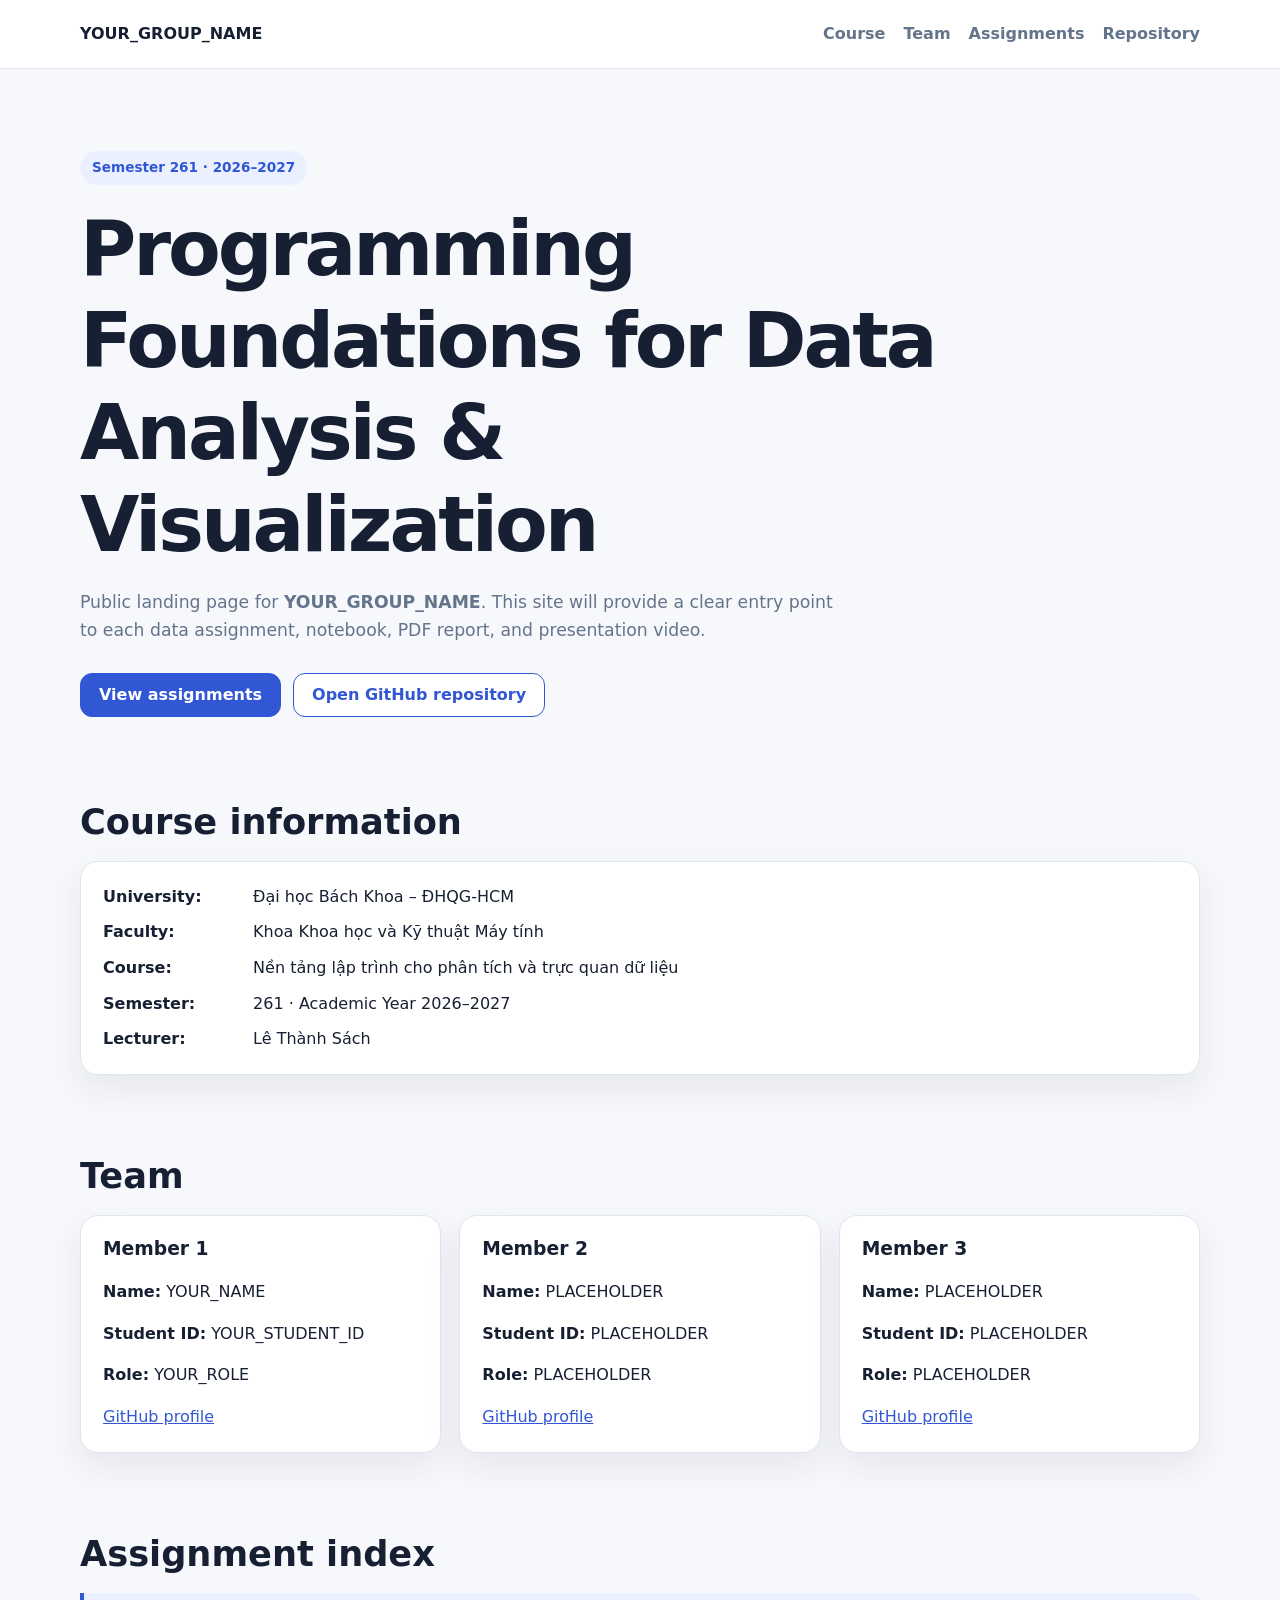
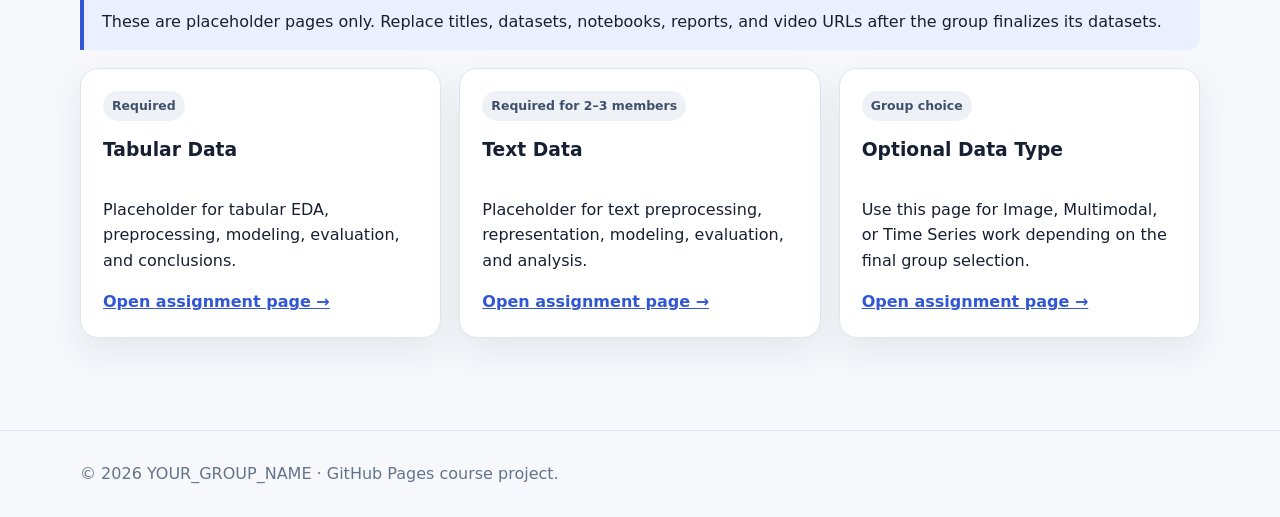
==== docs/index.html @ 75478187 "first commit" ====
<!doctype html>
<html lang="vi">
<head>
  <meta charset="utf-8" />
  <meta name="viewport" content="width=device-width, initial-scale=1" />
  <meta name="description" content="Landing page for the Programming Foundations for Data Analysis and Visualization course project." />
  <title>YOUR_GROUP_NAME | Course Project</title>
  <link rel="stylesheet" href="assets/css/styles.css" />
</head>
<body>
  <header class="site-header">
    <div class="container nav">
      <a class="brand" href="./">YOUR_GROUP_NAME</a>
      <nav class="nav-links" aria-label="Main navigation">
        <a href="#course">Course</a>
        <a href="#team">Team</a>
        <a href="#assignments">Assignments</a>
        <a href="https://github.com/YOUR_GITHUB_OR_ORG/YOUR_REPOSITORY">Repository</a>
      </nav>
    </div>
  </header>

  <main>
    <section class="hero">
      <div class="container">
        <span class="eyebrow">Semester 261 · 2026–2027</span>
        <h1>Programming Foundations for Data Analysis &amp; Visualization</h1>
        <p>
          Public landing page for <strong>YOUR_GROUP_NAME</strong>. This site will provide a clear entry point to each data assignment, notebook, PDF report, and presentation video.
        </p>
        <div class="actions">
          <a class="button" href="#assignments">View assignments</a>
          <a class="button secondary" href="https://github.com/YOUR_GITHUB_OR_ORG/YOUR_REPOSITORY">Open GitHub repository</a>
        </div>
      </div>
    </section>

    <section class="section" id="course">
      <div class="container">
        <h2 class="section-title">Course information</h2>
        <div class="card">
          <ul class="meta-list">
            <li><strong>University:</strong> Đại học Bách Khoa – ĐHQG-HCM</li>
            <li><strong>Faculty:</strong> Khoa Khoa học và Kỹ thuật Máy tính</li>
            <li><strong>Course:</strong> Nền tảng lập trình cho phân tích và trực quan dữ liệu</li>
            <li><strong>Semester:</strong> 261 · Academic Year 2026–2027</li>
            <li><strong>Lecturer:</strong> Lê Thành Sách</li>
          </ul>
        </div>
      </div>
    </section>

    <section class="section" id="team">
      <div class="container">
        <h2 class="section-title">Team</h2>
        <div class="grid three">
          <article class="card">
            <h3>Member 1</h3>
            <p><strong>Name:</strong> YOUR_NAME</p>
            <p><strong>Student ID:</strong> YOUR_STUDENT_ID</p>
            <p><strong>Role:</strong> YOUR_ROLE</p>
            <p><a href="#">GitHub profile</a></p>
          </article>
          <article class="card">
            <h3>Member 2</h3>
            <p><strong>Name:</strong> PLACEHOLDER</p>
            <p><strong>Student ID:</strong> PLACEHOLDER</p>
            <p><strong>Role:</strong> PLACEHOLDER</p>
            <p><a href="#">GitHub profile</a></p>
          </article>
          <article class="card">
            <h3>Member 3</h3>
            <p><strong>Name:</strong> PLACEHOLDER</p>
            <p><strong>Student ID:</strong> PLACEHOLDER</p>
            <p><strong>Role:</strong> PLACEHOLDER</p>
            <p><a href="#">GitHub profile</a></p>
          </article>
        </div>
      </div>
    </section>

    <section class="section" id="assignments">
      <div class="container">
        <h2 class="section-title">Assignment index</h2>
        <div class="notice">
          These are placeholder pages only. Replace titles, datasets, notebooks, reports, and video URLs after the group finalizes its datasets.
        </div>
        <div class="grid three" style="margin-top: 18px;">
          <article class="card assignment-card">
            <span class="tag">Required</span>
            <h3>Tabular Data</h3>
            <p>Placeholder for tabular EDA, preprocessing, modeling, evaluation, and conclusions.</p>
            <a href="assignments/tabular/">Open assignment page →</a>
          </article>
          <article class="card assignment-card">
            <span class="tag">Required for 2–3 members</span>
            <h3>Text Data</h3>
            <p>Placeholder for text preprocessing, representation, modeling, evaluation, and analysis.</p>
            <a href="assignments/text/">Open assignment page →</a>
          </article>
          <article class="card assignment-card">
            <span class="tag">Group choice</span>
            <h3>Optional Data Type</h3>
            <p>Use this page for Image, Multimodal, or Time Series work depending on the final group selection.</p>
            <a href="assignments/optional/">Open assignment page →</a>
          </article>
        </div>
      </div>
    </section>
  </main>

  <footer>
    <div class="container">
      <span>© <span data-year></span> YOUR_GROUP_NAME · GitHub Pages course project.</span>
    </div>
  </footer>

  <script src="assets/js/main.js"></script>
</body>
</html>
---- docs/assets/css/styles.css ----
:root {
  --bg: #f7f8fc;
  --surface: #ffffff;
  --text: #172033;
  --muted: #64748b;
  --primary: #3157d5;
  --primary-soft: #eaf0ff;
  --border: #dfe5ef;
  --shadow: 0 14px 35px rgba(23, 32, 51, 0.08);
}

* { box-sizing: border-box; }

html { scroll-behavior: smooth; }

body {
  margin: 0;
  font-family: Inter, ui-sans-serif, system-ui, -apple-system, BlinkMacSystemFont, "Segoe UI", sans-serif;
  color: var(--text);
  background: var(--bg);
  line-height: 1.6;
}

a { color: var(--primary); }

a:hover { text-decoration-thickness: 2px; }

.container {
  width: min(1120px, calc(100% - 32px));
  margin: 0 auto;
}

.site-header {
  position: sticky;
  top: 0;
  z-index: 20;
  background: rgba(255, 255, 255, 0.92);
  backdrop-filter: blur(12px);
  border-bottom: 1px solid var(--border);
}

.nav {
  min-height: 68px;
  display: flex;
  align-items: center;
  justify-content: space-between;
  gap: 24px;
}

.brand {
  font-weight: 800;
  color: var(--text);
  text-decoration: none;
}

.nav-links {
  display: flex;
  flex-wrap: wrap;
  gap: 18px;
}

.nav-links a {
  color: var(--muted);
  text-decoration: none;
  font-weight: 600;
}

.hero {
  padding: 82px 0 54px;
}

.eyebrow {
  display: inline-flex;
  padding: 6px 12px;
  border-radius: 999px;
  background: var(--primary-soft);
  color: var(--primary);
  font-weight: 800;
  font-size: 0.85rem;
}

h1, h2, h3 {
  line-height: 1.2;
  margin-top: 0;
}

h1 {
  max-width: 860px;
  margin-top: 18px;
  margin-bottom: 18px;
  font-size: clamp(2.2rem, 7vw, 4.8rem);
  letter-spacing: -0.04em;
}

.hero p {
  max-width: 760px;
  color: var(--muted);
  font-size: 1.08rem;
}

.actions {
  display: flex;
  flex-wrap: wrap;
  gap: 12px;
  margin-top: 28px;
}

.button {
  display: inline-flex;
  align-items: center;
  justify-content: center;
  min-height: 44px;
  padding: 0 18px;
  border-radius: 12px;
  border: 1px solid var(--primary);
  background: var(--primary);
  color: white;
  text-decoration: none;
  font-weight: 800;
}

.button.secondary {
  color: var(--primary);
  background: white;
}

.section {
  padding: 30px 0 50px;
}

.section-title {
  margin-bottom: 18px;
  font-size: clamp(1.5rem, 4vw, 2.2rem);
}

.grid {
  display: grid;
  gap: 18px;
}

.grid.two { grid-template-columns: repeat(2, minmax(0, 1fr)); }
.grid.three { grid-template-columns: repeat(3, minmax(0, 1fr)); }

.card {
  padding: 22px;
  background: var(--surface);
  border: 1px solid var(--border);
  border-radius: 18px;
  box-shadow: var(--shadow);
}

.card p:last-child { margin-bottom: 0; }

.meta-list {
  display: grid;
  gap: 10px;
  margin: 0;
  padding: 0;
  list-style: none;
}

.meta-list strong { display: inline-block; min-width: 145px; }

.assignment-card {
  display: flex;
  flex-direction: column;
  min-height: 220px;
}

.assignment-card .tag {
  align-self: flex-start;
  margin-bottom: 18px;
  padding: 5px 9px;
  border-radius: 999px;
  background: #eef2f7;
  color: #40506b;
  font-size: 0.78rem;
  font-weight: 800;
}

.assignment-card a {
  margin-top: auto;
  font-weight: 800;
}

.notice {
  border-left: 4px solid var(--primary);
  background: var(--primary-soft);
  padding: 16px 18px;
  border-radius: 0 12px 12px 0;
}

footer {
  margin-top: 42px;
  padding: 30px 0;
  color: var(--muted);
  border-top: 1px solid var(--border);
}

code {
  padding: 2px 6px;
  border-radius: 6px;
  background: #eef2f7;
}

@media (max-width: 780px) {
  .nav { align-items: flex-start; padding: 16px 0; }
  .nav-links { justify-content: flex-end; }
  .grid.two, .grid.three { grid-template-columns: 1fr; }
  .meta-list strong { min-width: auto; display: block; }
}
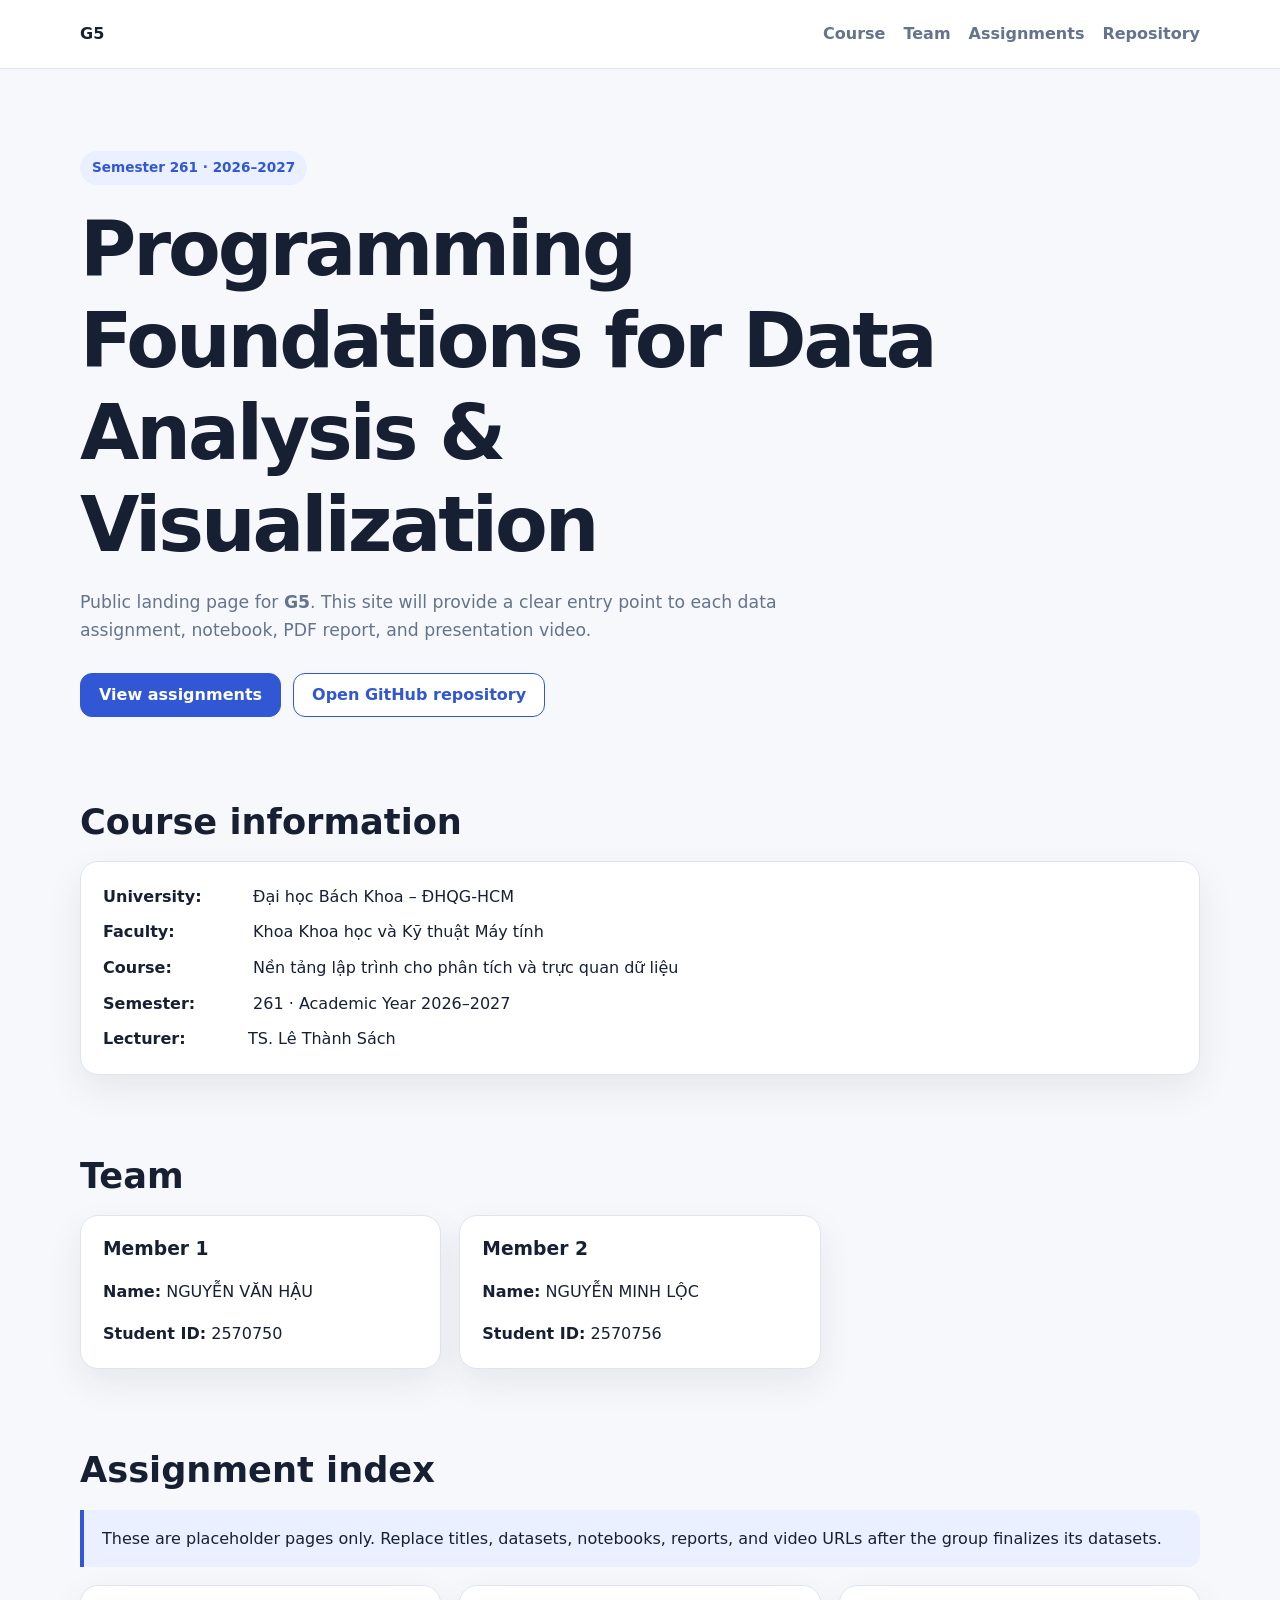
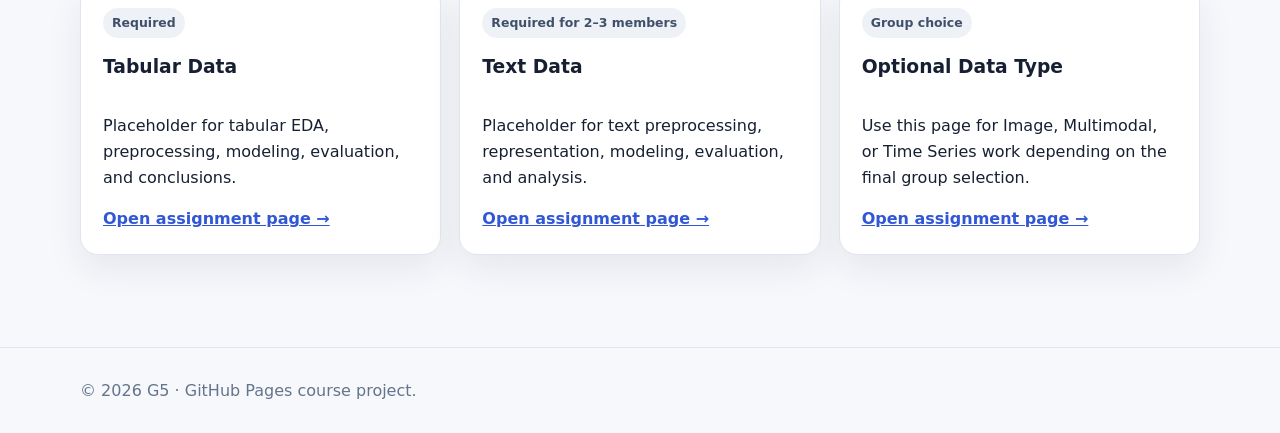
==== commit c13e522c: "Add text.ipynb implementation" ====
--- a/docs/index.html
+++ b/docs/index.html
@@ -4,18 +4,18 @@
   <meta charset="utf-8" />
   <meta name="viewport" content="width=device-width, initial-scale=1" />
   <meta name="description" content="Landing page for the Programming Foundations for Data Analysis and Visualization course project." />
-  <title>YOUR_GROUP_NAME | Course Project</title>
+  <title>G5 | Course Project</title>
   <link rel="stylesheet" href="assets/css/styles.css" />
 </head>
 <body>
   <header class="site-header">
     <div class="container nav">
-      <a class="brand" href="./">YOUR_GROUP_NAME</a>
+      <a class="brand" href="./">G5</a>
       <nav class="nav-links" aria-label="Main navigation">
         <a href="#course">Course</a>
         <a href="#team">Team</a>
         <a href="#assignments">Assignments</a>
-        <a href="https://github.com/YOUR_GITHUB_OR_ORG/YOUR_REPOSITORY">Repository</a>
+        <a href="https://github.com/nguyenvanhau896/data-analysis-and-visualization">Repository</a>
       </nav>
     </div>
   </header>
@@ -26,11 +26,11 @@
         <span class="eyebrow">Semester 261 · 2026–2027</span>
         <h1>Programming Foundations for Data Analysis &amp; Visualization</h1>
         <p>
-          Public landing page for <strong>YOUR_GROUP_NAME</strong>. This site will provide a clear entry point to each data assignment, notebook, PDF report, and presentation video.
+          Public landing page for <strong>G5</strong>. This site will provide a clear entry point to each data assignment, notebook, PDF report, and presentation video.
         </p>
         <div class="actions">
           <a class="button" href="#assignments">View assignments</a>
-          <a class="button secondary" href="https://github.com/YOUR_GITHUB_OR_ORG/YOUR_REPOSITORY">Open GitHub repository</a>
+          <a class="button secondary" href="https://github.com/nguyenvanhau896/data-analysis-and-visualization">Open GitHub repository</a>
         </div>
       </div>
     </section>
@@ -44,7 +44,7 @@
             <li><strong>Faculty:</strong> Khoa Khoa học và Kỹ thuật Máy tính</li>
             <li><strong>Course:</strong> Nền tảng lập trình cho phân tích và trực quan dữ liệu</li>
             <li><strong>Semester:</strong> 261 · Academic Year 2026–2027</li>
-            <li><strong>Lecturer:</strong> Lê Thành Sách</li>
+            <li><strong>Lecturer:</strong>TS. Lê Thành Sách</li>
           </ul>
         </div>
       </div>
@@ -56,24 +56,13 @@
         <div class="grid three">
           <article class="card">
             <h3>Member 1</h3>
-            <p><strong>Name:</strong> YOUR_NAME</p>
-            <p><strong>Student ID:</strong> YOUR_STUDENT_ID</p>
-            <p><strong>Role:</strong> YOUR_ROLE</p>
-            <p><a href="#">GitHub profile</a></p>
+            <p><strong>Name:</strong> NGUYỄN VĂN HẬU</p>
+            <p><strong>Student ID:</strong> 2570750</p>
           </article>
           <article class="card">
             <h3>Member 2</h3>
-            <p><strong>Name:</strong> PLACEHOLDER</p>
-            <p><strong>Student ID:</strong> PLACEHOLDER</p>
-            <p><strong>Role:</strong> PLACEHOLDER</p>
-            <p><a href="#">GitHub profile</a></p>
-          </article>
-          <article class="card">
-            <h3>Member 3</h3>
-            <p><strong>Name:</strong> PLACEHOLDER</p>
-            <p><strong>Student ID:</strong> PLACEHOLDER</p>
-            <p><strong>Role:</strong> PLACEHOLDER</p>
-            <p><a href="#">GitHub profile</a></p>
+            <p><strong>Name:</strong> NGUYỄN MINH LỘC</p>
+            <p><strong>Student ID:</strong> 2570756</p>
           </article>
         </div>
       </div>
@@ -111,7 +100,7 @@
 
   <footer>
     <div class="container">
-      <span>© <span data-year></span> YOUR_GROUP_NAME · GitHub Pages course project.</span>
+      <span>© <span data-year></span> G5 · GitHub Pages course project.</span>
     </div>
   </footer>
 
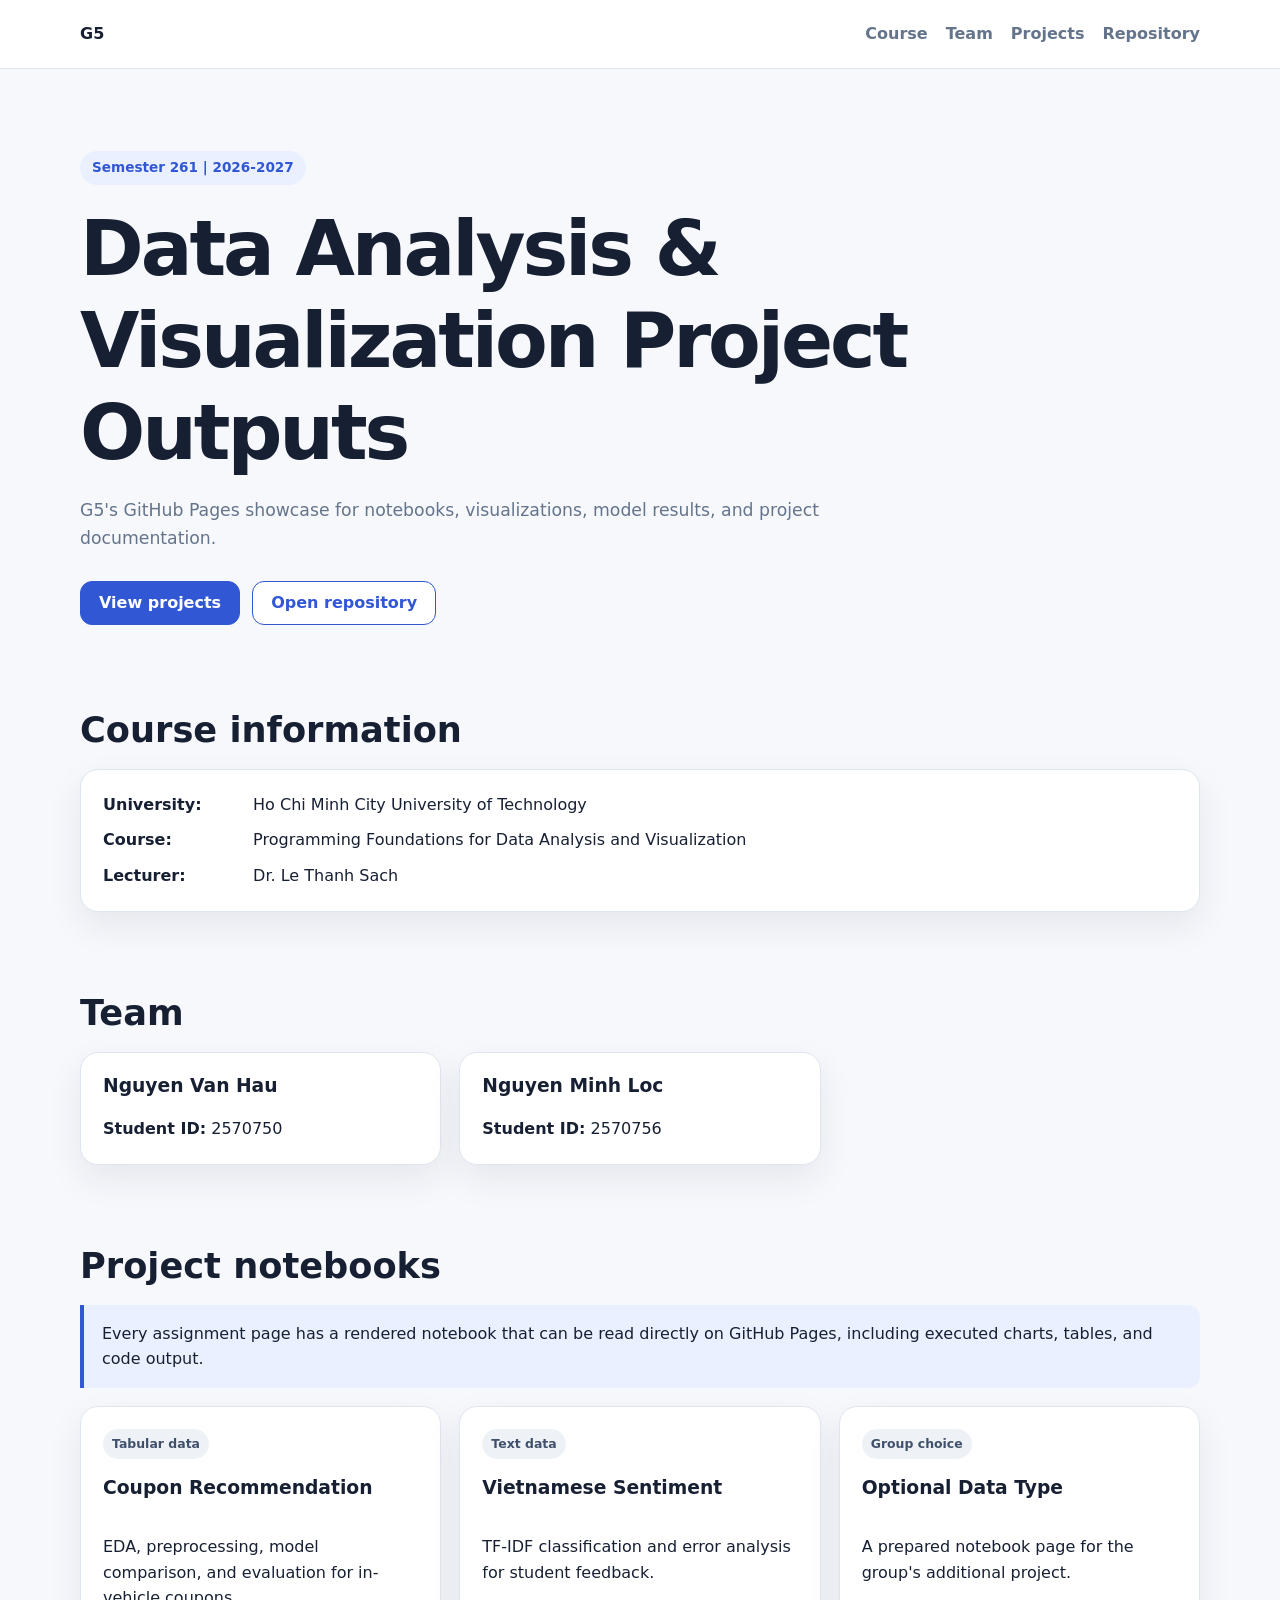
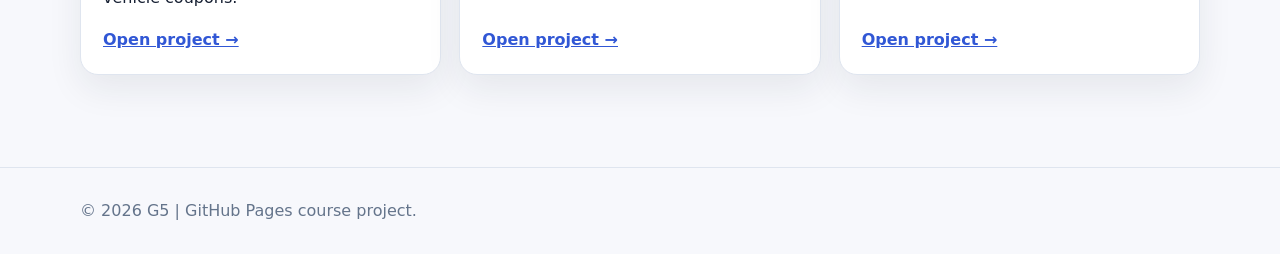
==== commit 08b27417: "Update display tabular notebook" ====
--- a/docs/index.html
+++ b/docs/index.html
@@ -1,109 +1,8 @@
 <!doctype html>
-<html lang="vi">
-<head>
-  <meta charset="utf-8" />
-  <meta name="viewport" content="width=device-width, initial-scale=1" />
-  <meta name="description" content="Landing page for the Programming Foundations for Data Analysis and Visualization course project." />
-  <title>G5 | Course Project</title>
-  <link rel="stylesheet" href="assets/css/styles.css" />
-</head>
-<body>
-  <header class="site-header">
-    <div class="container nav">
-      <a class="brand" href="./">G5</a>
-      <nav class="nav-links" aria-label="Main navigation">
-        <a href="#course">Course</a>
-        <a href="#team">Team</a>
-        <a href="#assignments">Assignments</a>
-        <a href="https://github.com/nguyenvanhau896/data-analysis-and-visualization">Repository</a>
-      </nav>
-    </div>
-  </header>
-
-  <main>
-    <section class="hero">
-      <div class="container">
-        <span class="eyebrow">Semester 261 · 2026–2027</span>
-        <h1>Programming Foundations for Data Analysis &amp; Visualization</h1>
-        <p>
-          Public landing page for <strong>G5</strong>. This site will provide a clear entry point to each data assignment, notebook, PDF report, and presentation video.
-        </p>
-        <div class="actions">
-          <a class="button" href="#assignments">View assignments</a>
-          <a class="button secondary" href="https://github.com/nguyenvanhau896/data-analysis-and-visualization">Open GitHub repository</a>
-        </div>
-      </div>
-    </section>
-
-    <section class="section" id="course">
-      <div class="container">
-        <h2 class="section-title">Course information</h2>
-        <div class="card">
-          <ul class="meta-list">
-            <li><strong>University:</strong> Đại học Bách Khoa – ĐHQG-HCM</li>
-            <li><strong>Faculty:</strong> Khoa Khoa học và Kỹ thuật Máy tính</li>
-            <li><strong>Course:</strong> Nền tảng lập trình cho phân tích và trực quan dữ liệu</li>
-            <li><strong>Semester:</strong> 261 · Academic Year 2026–2027</li>
-            <li><strong>Lecturer:</strong>TS. Lê Thành Sách</li>
-          </ul>
-        </div>
-      </div>
-    </section>
-
-    <section class="section" id="team">
-      <div class="container">
-        <h2 class="section-title">Team</h2>
-        <div class="grid three">
-          <article class="card">
-            <h3>Member 1</h3>
-            <p><strong>Name:</strong> NGUYỄN VĂN HẬU</p>
-            <p><strong>Student ID:</strong> 2570750</p>
-          </article>
-          <article class="card">
-            <h3>Member 2</h3>
-            <p><strong>Name:</strong> NGUYỄN MINH LỘC</p>
-            <p><strong>Student ID:</strong> 2570756</p>
-          </article>
-        </div>
-      </div>
-    </section>
-
-    <section class="section" id="assignments">
-      <div class="container">
-        <h2 class="section-title">Assignment index</h2>
-        <div class="notice">
-          These are placeholder pages only. Replace titles, datasets, notebooks, reports, and video URLs after the group finalizes its datasets.
-        </div>
-        <div class="grid three" style="margin-top: 18px;">
-          <article class="card assignment-card">
-            <span class="tag">Required</span>
-            <h3>Tabular Data</h3>
-            <p>Placeholder for tabular EDA, preprocessing, modeling, evaluation, and conclusions.</p>
-            <a href="assignments/tabular/">Open assignment page →</a>
-          </article>
-          <article class="card assignment-card">
-            <span class="tag">Required for 2–3 members</span>
-            <h3>Text Data</h3>
-            <p>Placeholder for text preprocessing, representation, modeling, evaluation, and analysis.</p>
-            <a href="assignments/text/">Open assignment page →</a>
-          </article>
-          <article class="card assignment-card">
-            <span class="tag">Group choice</span>
-            <h3>Optional Data Type</h3>
-            <p>Use this page for Image, Multimodal, or Time Series work depending on the final group selection.</p>
-            <a href="assignments/optional/">Open assignment page →</a>
-          </article>
-        </div>
-      </div>
-    </section>
-  </main>
-
-  <footer>
-    <div class="container">
-      <span>© <span data-year></span> G5 · GitHub Pages course project.</span>
-    </div>
-  </footer>
-
-  <script src="assets/js/main.js"></script>
-</body>
-</html>
+<html lang="en"><head><meta charset="utf-8"><meta name="viewport" content="width=device-width, initial-scale=1"><meta name="description" content="G5 data analysis and visualization project outputs."><title>G5 | Data Analysis &amp; Visualization</title><link rel="stylesheet" href="assets/css/styles.css"></head>
+<body><header class="site-header"><div class="container nav"><a class="brand" href="./">G5</a><nav class="nav-links" aria-label="Main navigation"><a href="#course">Course</a><a href="#team">Team</a><a href="#assignments">Projects</a><a href="https://github.com/nguyenvanhau896/data-analysis-and-visualization">Repository</a></nav></div></header>
+<main><section class="hero"><div class="container"><span class="eyebrow">Semester 261 | 2026-2027</span><h1>Data Analysis &amp; Visualization Project Outputs</h1><p>G5's GitHub Pages showcase for notebooks, visualizations, model results, and project documentation.</p><div class="actions"><a class="button" href="#assignments">View projects</a><a class="button secondary" href="https://github.com/nguyenvanhau896/data-analysis-and-visualization">Open repository</a></div></div></section>
+<section class="section" id="course"><div class="container"><h2 class="section-title">Course information</h2><div class="card"><ul class="meta-list"><li><strong>University:</strong> Ho Chi Minh City University of Technology</li><li><strong>Course:</strong> Programming Foundations for Data Analysis and Visualization</li><li><strong>Lecturer:</strong> Dr. Le Thanh Sach</li></ul></div></div></section>
+<section class="section" id="team"><div class="container"><h2 class="section-title">Team</h2><div class="grid three"><article class="card"><h3>Nguyen Van Hau</h3><p><strong>Student ID:</strong> 2570750</p></article><article class="card"><h3>Nguyen Minh Loc</h3><p><strong>Student ID:</strong> 2570756</p></article></div></div></section>
+<section class="section" id="assignments"><div class="container"><h2 class="section-title">Project notebooks</h2><div class="notice">Every assignment page has a rendered notebook that can be read directly on GitHub Pages, including executed charts, tables, and code output.</div><div class="grid three" style="margin-top:18px"><article class="card assignment-card"><span class="tag">Tabular data</span><h3>Coupon Recommendation</h3><p>EDA, preprocessing, model comparison, and evaluation for in-vehicle coupons.</p><a href="assignments/tabular/">Open project &rarr;</a></article><article class="card assignment-card"><span class="tag">Text data</span><h3>Vietnamese Sentiment</h3><p>TF-IDF classification and error analysis for student feedback.</p><a href="assignments/text/">Open project &rarr;</a></article><article class="card assignment-card"><span class="tag">Group choice</span><h3>Optional Data Type</h3><p>A prepared notebook page for the group's additional project.</p><a href="assignments/optional/">Open project &rarr;</a></article></div></div></section></main>
+<footer><div class="container">&copy; <span data-year></span> G5 | GitHub Pages course project.</div></footer><script src="assets/js/main.js"></script></body></html>
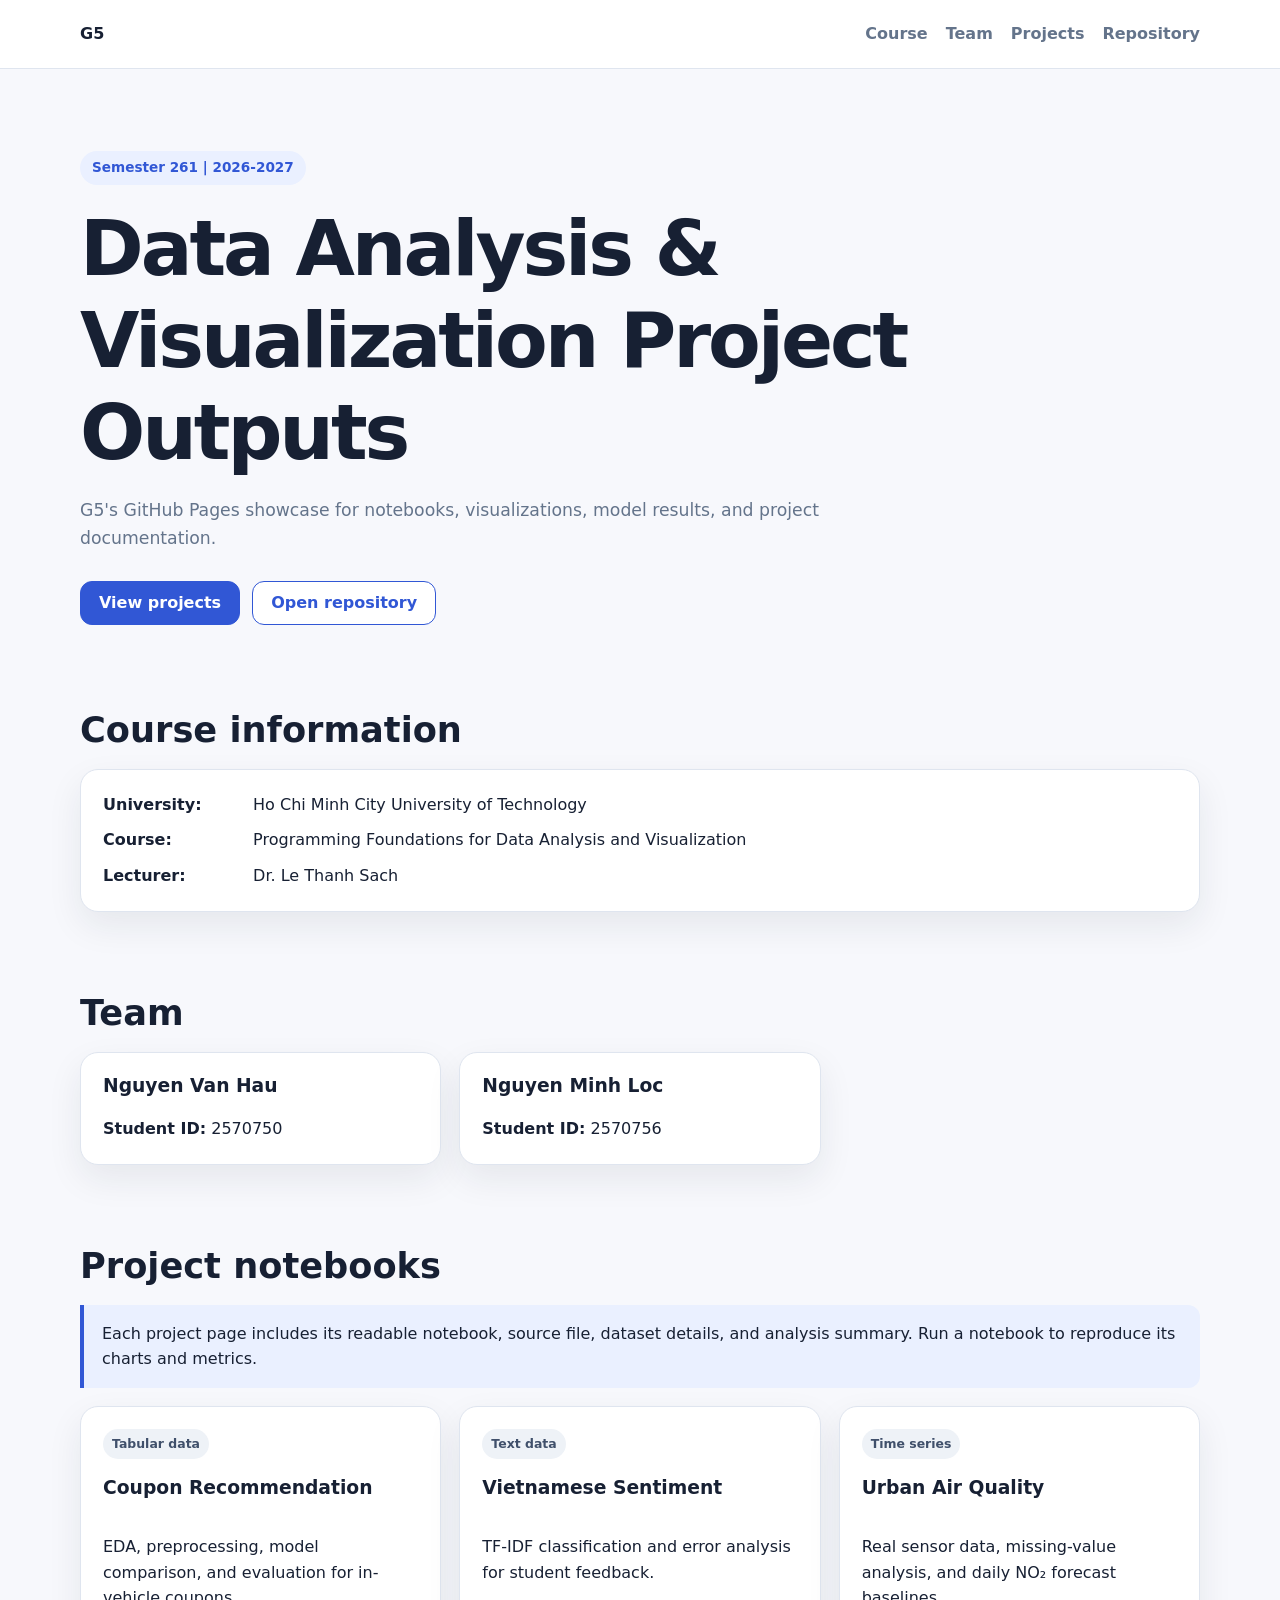
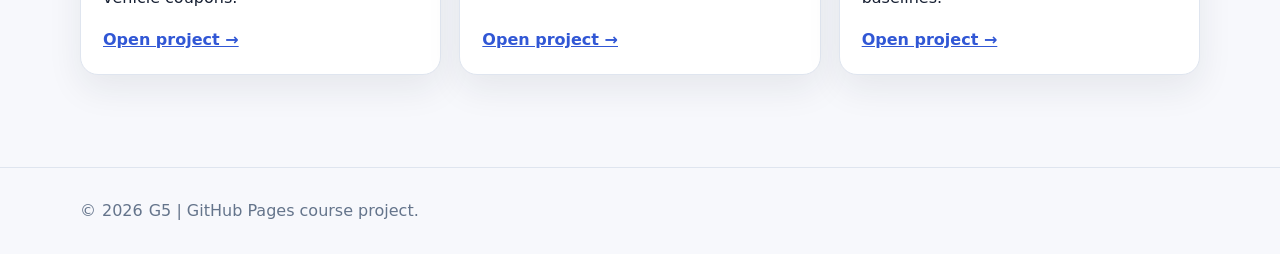
==== commit 6c5f8b0c: "Update optional.ipynb and change the frontend" ====
--- a/docs/index.html
+++ b/docs/index.html
@@ -4,5 +4,5 @@
 <main><section class="hero"><div class="container"><span class="eyebrow">Semester 261 | 2026-2027</span><h1>Data Analysis &amp; Visualization Project Outputs</h1><p>G5's GitHub Pages showcase for notebooks, visualizations, model results, and project documentation.</p><div class="actions"><a class="button" href="#assignments">View projects</a><a class="button secondary" href="https://github.com/nguyenvanhau896/data-analysis-and-visualization">Open repository</a></div></div></section>
 <section class="section" id="course"><div class="container"><h2 class="section-title">Course information</h2><div class="card"><ul class="meta-list"><li><strong>University:</strong> Ho Chi Minh City University of Technology</li><li><strong>Course:</strong> Programming Foundations for Data Analysis and Visualization</li><li><strong>Lecturer:</strong> Dr. Le Thanh Sach</li></ul></div></div></section>
 <section class="section" id="team"><div class="container"><h2 class="section-title">Team</h2><div class="grid three"><article class="card"><h3>Nguyen Van Hau</h3><p><strong>Student ID:</strong> 2570750</p></article><article class="card"><h3>Nguyen Minh Loc</h3><p><strong>Student ID:</strong> 2570756</p></article></div></div></section>
-<section class="section" id="assignments"><div class="container"><h2 class="section-title">Project notebooks</h2><div class="notice">Every assignment page has a rendered notebook that can be read directly on GitHub Pages, including executed charts, tables, and code output.</div><div class="grid three" style="margin-top:18px"><article class="card assignment-card"><span class="tag">Tabular data</span><h3>Coupon Recommendation</h3><p>EDA, preprocessing, model comparison, and evaluation for in-vehicle coupons.</p><a href="assignments/tabular/">Open project &rarr;</a></article><article class="card assignment-card"><span class="tag">Text data</span><h3>Vietnamese Sentiment</h3><p>TF-IDF classification and error analysis for student feedback.</p><a href="assignments/text/">Open project &rarr;</a></article><article class="card assignment-card"><span class="tag">Group choice</span><h3>Optional Data Type</h3><p>A prepared notebook page for the group's additional project.</p><a href="assignments/optional/">Open project &rarr;</a></article></div></div></section></main>
+<section class="section" id="assignments"><div class="container"><h2 class="section-title">Project notebooks</h2><div class="notice">Each project page includes its readable notebook, source file, dataset details, and analysis summary. Run a notebook to reproduce its charts and metrics.</div><div class="grid three" style="margin-top:18px"><article class="card assignment-card"><span class="tag">Tabular data</span><h3>Coupon Recommendation</h3><p>EDA, preprocessing, model comparison, and evaluation for in-vehicle coupons.</p><a href="assignments/tabular/">Open project &rarr;</a></article><article class="card assignment-card"><span class="tag">Text data</span><h3>Vietnamese Sentiment</h3><p>TF-IDF classification and error analysis for student feedback.</p><a href="assignments/text/">Open project &rarr;</a></article><article class="card assignment-card"><span class="tag">Time series</span><h3>Urban Air Quality</h3><p>Real sensor data, missing-value analysis, and daily NO₂ forecast baselines.</p><a href="assignments/optional/">Open project &rarr;</a></article></div></div></section></main>
 <footer><div class="container">&copy; <span data-year></span> G5 | GitHub Pages course project.</div></footer><script src="assets/js/main.js"></script></body></html>
--- a/docs/assets/css/styles.css
+++ b/docs/assets/css/styles.css
@@ -68,6 +68,16 @@
 .hero {
   padding: 82px 0 54px;
 }
+
+.hero-featured {
+  position: relative;
+  overflow: hidden;
+  background: radial-gradient(ellipse at 88% 4%, rgba(97, 168, 154, .24), transparent 36%), linear-gradient(135deg, #f7f8fc 5%, #edf2ff 100%);
+  border-bottom: 1px solid var(--border);
+}
+
+.hero-featured h1 { max-width: 900px; }
+.hero-featured .container { position: relative; }
 
 .eyebrow {
   display: inline-flex;
@@ -151,6 +161,65 @@
 
 .card p:last-child { margin-bottom: 0; }
 
+.card-kicker {
+  display: inline-block;
+  margin-bottom: 10px;
+  color: var(--primary);
+  font-size: .76rem;
+  font-weight: 850;
+  letter-spacing: .09em;
+  text-transform: uppercase;
+}
+
+.project-stats {
+  display: flex;
+  flex-wrap: wrap;
+  gap: 12px;
+  margin-top: 38px;
+}
+
+.project-stats div {
+  min-width: 150px;
+  padding: 13px 17px;
+  background: rgba(255,255,255,.8);
+  border: 1px solid rgba(49,87,213,.12);
+  border-radius: 14px;
+}
+
+.project-stats strong, .project-stats span { display: block; }
+.project-stats strong { font-size: 1.15rem; }
+.project-stats span { color: var(--muted); font-size: .84rem; }
+
+.step-card { position: relative; min-height: 190px; }
+.step-number { display: inline-flex; margin-bottom: 14px; color: #6b7ac2; font-weight: 900; letter-spacing: .1em; }
+
+.results-panel {
+  display: flex;
+  align-items: center;
+  justify-content: space-between;
+  gap: 28px;
+  padding: clamp(22px, 4vw, 38px);
+  background: linear-gradient(120deg, #edf2ff, #fff 68%);
+  border: 1px solid var(--border);
+  border-radius: 20px;
+  box-shadow: var(--shadow);
+}
+
+.results-panel h2 { margin-bottom: 8px; }
+.results-panel p { max-width: 680px; color: var(--muted); margin-bottom: 0; }
+
+.clean-list { display: grid; gap: 10px; padding-left: 20px; }
+.clean-list li::marker { color: var(--primary); }
+.workflow-line { color: var(--muted); }
+.workflow-line span { color: var(--primary); font-weight: 800; padding: 0 4px; }
+
+.table-wrap { max-width: 100%; overflow-x: auto; margin: 18px 0 8px; }
+.results-table { width: 100%; border-collapse: collapse; text-align: left; font-size: .94rem; }
+.results-table th, .results-table td { padding: 10px 14px; border-bottom: 1px solid var(--border); white-space: nowrap; }
+.results-table th { color: var(--muted); font-size: .78rem; letter-spacing: .05em; text-transform: uppercase; }
+.results-table tbody tr:first-child { background: #f0f5ff; font-weight: 750; }
+.result-note { color: var(--muted); font-size: .88rem; }
+
 .meta-list {
   display: grid;
   gap: 10px;
@@ -197,6 +266,9 @@
   border-top: 1px solid var(--border);
 }
 
+footer .container { display: flex; flex-wrap: wrap; gap: 6px; }
+footer a { font-weight: 700; text-decoration: none; }
+
 code {
   padding: 2px 6px;
   border-radius: 6px;
@@ -208,4 +280,5 @@
   .nav-links { justify-content: flex-end; }
   .grid.two, .grid.three { grid-template-columns: 1fr; }
   .meta-list strong { min-width: auto; display: block; }
-}
+  .results-panel { align-items: flex-start; flex-direction: column; }
+}
